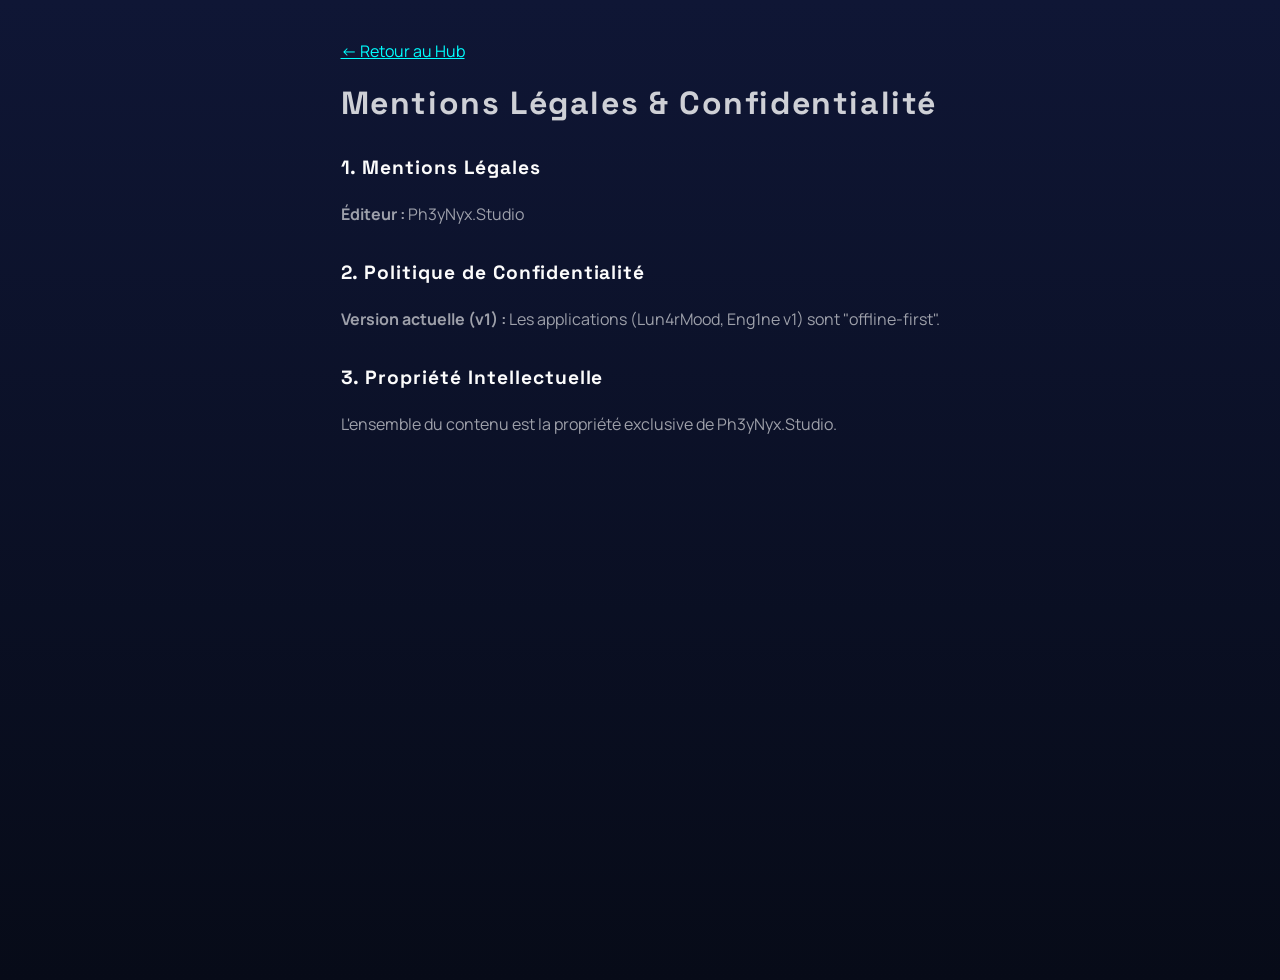
==== Legal/Index.html @ 5ccab9a0 "git commit --amend -m "docs: update legal content"" ====
<!doctype html>
<html lang="fr">
  <head>
    <meta charset="UTF-8" />
    <title>Mentions Légales - Ph3yNyx.Studio</title>
    <link rel="stylesheet" href="style.css" />
  </head>

  <body class="legal-page">
    <main class="legal-card">
      <nav>
        <a href="../index.html" style="color: #00ffff">← Retour au Hub</a>
      </nav>

      <h1>Mentions Légales & Confidentialité</h1>

      <section>
        <h3>1. Mentions Légales</h3>
        <p><strong>Éditeur :</strong> Ph3yNyx.Studio</p>
      </section>

      <section>
        <h3>2. Politique de Confidentialité</h3>
        <p>
          <strong>Version actuelle (v1) :</strong> Les applications (Lun4rMood,
          Eng1ne v1) sont "offline-first".
        </p>
      </section>

      <section>
        <h3>3. Propriété Intellectuelle</h3>
        <p>
          L'ensemble du contenu est la propriété exclusive de Ph3yNyx.Studio.
        </p>
      </section>
    </main>
  </body>
</html>
---- Legal/style.css ----
@import url("https://fonts.googleapis.com/css2?family=Manrope:wght@300;400;600&family=Space+Grotesk:wght@400;500;700&display=swap");

:root {
  --bg-black: #020304;
  color: rgba(255, 255, 255, 0.95);
  --violet: #fcfcfc;
}

body {
  margin: 0;
  background-color: var(--bg-black);
  background-image: linear-gradient(180deg, #0f1635 0%, #070b18 100%);
  color: rgba(255, 255, 255, 0.8);
  font-family: "Manrope", sans-serif;
  min-height: 100vh;
  padding: 40px 20px;
  display: flex;
  justify-content: center;
}

.legal-container {
  max-width: 700px;
  width: 100%;
  background: rgba(12, 18, 24, 0.8);
  border: 1px solid rgba(137, 235, 255, 0.287);
  padding: 3rem;
  border-radius: 12px;
  backdrop-filter: blur(10px);
}

h1,
h2,
h3 {
  font-family: "Space Grotesk", sans-serif;
  color: var(--cyan);
  letter-spacing: 0.05em;
}

h1 {
  font-size: 2rem;
  margin-bottom: 2rem;
}
h3 {
  font-size: 1.2rem;
  margin-top: 2rem;
  color: var(--violet);
}

a.back-link {
  display: inline-block;
  margin-bottom: 2rem;
  color: var(--cyan);
  text-decoration: none;
  font-size: 0.8rem;
  text-transform: uppercase;
  letter-spacing: 0.1em;
  opacity: 0.7;
}

a.back-link:hover {
  opacity: 1;
}

p {
  line-height: 1.8;
  color: rgba(255, 255, 255, 0.6);
}
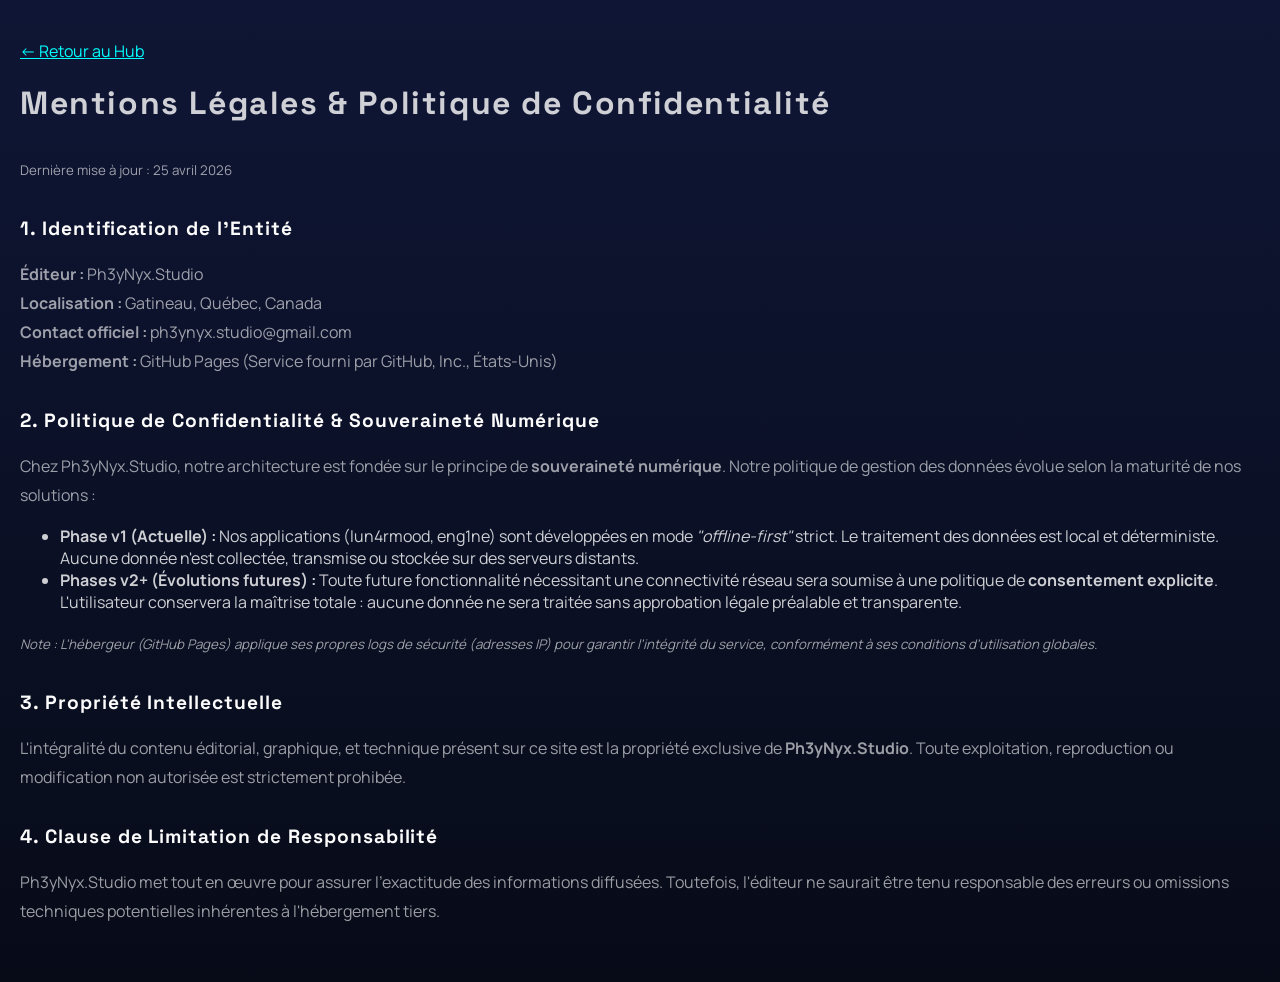
==== commit ebc06c97: "Legal FIx" ====
--- a/Legal/Index.html
+++ b/Legal/Index.html
@@ -2,7 +2,9 @@
 <html lang="fr">
   <head>
     <meta charset="UTF-8" />
-    <title>Mentions Légales - Ph3yNyx.Studio</title>
+    <title>
+      Mentions Légales & Politique de Confidentialité - Ph3yNyx.Studio
+    </title>
     <link rel="stylesheet" href="style.css" />
   </head>
 
@@ -12,25 +14,70 @@
         <a href="../index.html" style="color: #00ffff">← Retour au Hub</a>
       </nav>
 
-      <h1>Mentions Légales & Confidentialité</h1>
+      <h1>Mentions Légales & Politique de Confidentialité</h1>
+      <p><small>Dernière mise à jour : 25 avril 2026</small></p>
 
       <section>
-        <h3>1. Mentions Légales</h3>
-        <p><strong>Éditeur :</strong> Ph3yNyx.Studio</p>
+        <h3>1. Identification de l'Entité</h3>
+        <p>
+          <strong>Éditeur :</strong> Ph3yNyx.Studio<br />
+          <strong>Localisation :</strong> Gatineau, Québec, Canada<br />
+          <strong>Contact officiel :</strong> ph3ynyx.studio@gmail.com<br />
+          <strong>Hébergement :</strong> GitHub Pages (Service fourni par
+          GitHub, Inc., États-Unis)
+        </p>
       </section>
 
       <section>
-        <h3>2. Politique de Confidentialité</h3>
+        <h3>2. Politique de Confidentialité & Souveraineté Numérique</h3>
         <p>
-          <strong>Version actuelle (v1) :</strong> Les applications (Lun4rMood,
-          Eng1ne v1) sont "offline-first".
+          Chez Ph3yNyx.Studio, notre architecture est fondée sur le principe de
+          <strong>souveraineté numérique</strong>. Notre politique de gestion
+          des données évolue selon la maturité de nos solutions :
+        </p>
+        <ul>
+          <li>
+            <strong>Phase v1 (Actuelle) :</strong> Nos applications (lun4rmood,
+            eng1ne) sont développées en mode <em>"offline-first"</em> strict. Le
+            traitement des données est local et déterministe. Aucune donnée
+            n'est collectée, transmise ou stockée sur des serveurs distants.
+          </li>
+          <li>
+            <strong>Phases v2+ (Évolutions futures) :</strong> Toute future
+            fonctionnalité nécessitant une connectivité réseau sera soumise à
+            une politique de <strong>consentement explicite</strong>.
+            L'utilisateur conservera la maîtrise totale : aucune donnée ne sera
+            traitée sans approbation légale préalable et transparente.
+          </li>
+        </ul>
+        <p>
+          <small
+            ><em
+              >Note : L'hébergeur (GitHub Pages) applique ses propres logs de
+              sécurité (adresses IP) pour garantir l'intégrité du service,
+              conformément à ses conditions d'utilisation globales.</em
+            ></small
+          >
         </p>
       </section>
 
       <section>
         <h3>3. Propriété Intellectuelle</h3>
         <p>
-          L'ensemble du contenu est la propriété exclusive de Ph3yNyx.Studio.
+          L'intégralité du contenu éditorial, graphique, et technique présent
+          sur ce site est la propriété exclusive de
+          <strong>Ph3yNyx.Studio</strong>. Toute exploitation, reproduction ou
+          modification non autorisée est strictement prohibée.
+        </p>
+      </section>
+
+      <section>
+        <h3>4. Clause de Limitation de Responsabilité</h3>
+        <p>
+          Ph3yNyx.Studio met tout en œuvre pour assurer l'exactitude des
+          informations diffusées. Toutefois, l'éditeur ne saurait être tenu
+          responsable des erreurs ou omissions techniques potentielles
+          inhérentes à l'hébergement tiers.
         </p>
       </section>
     </main>
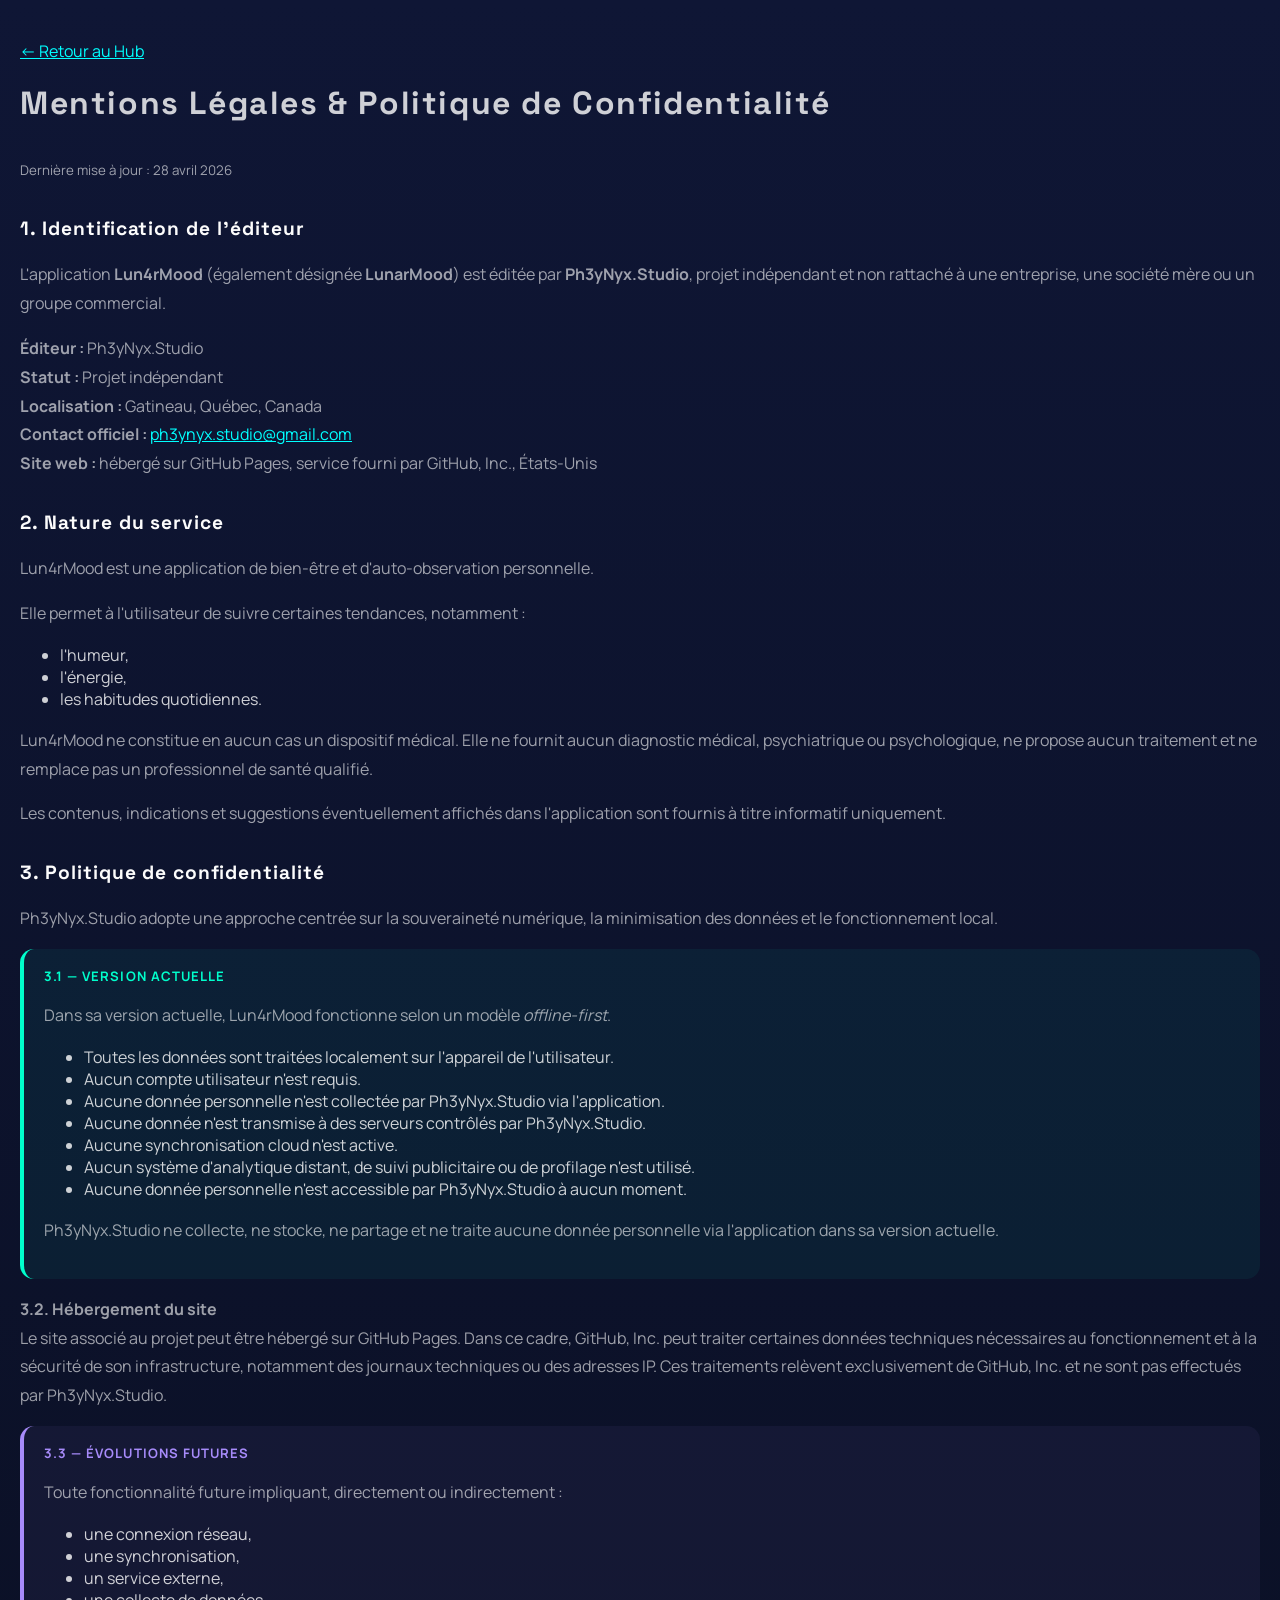
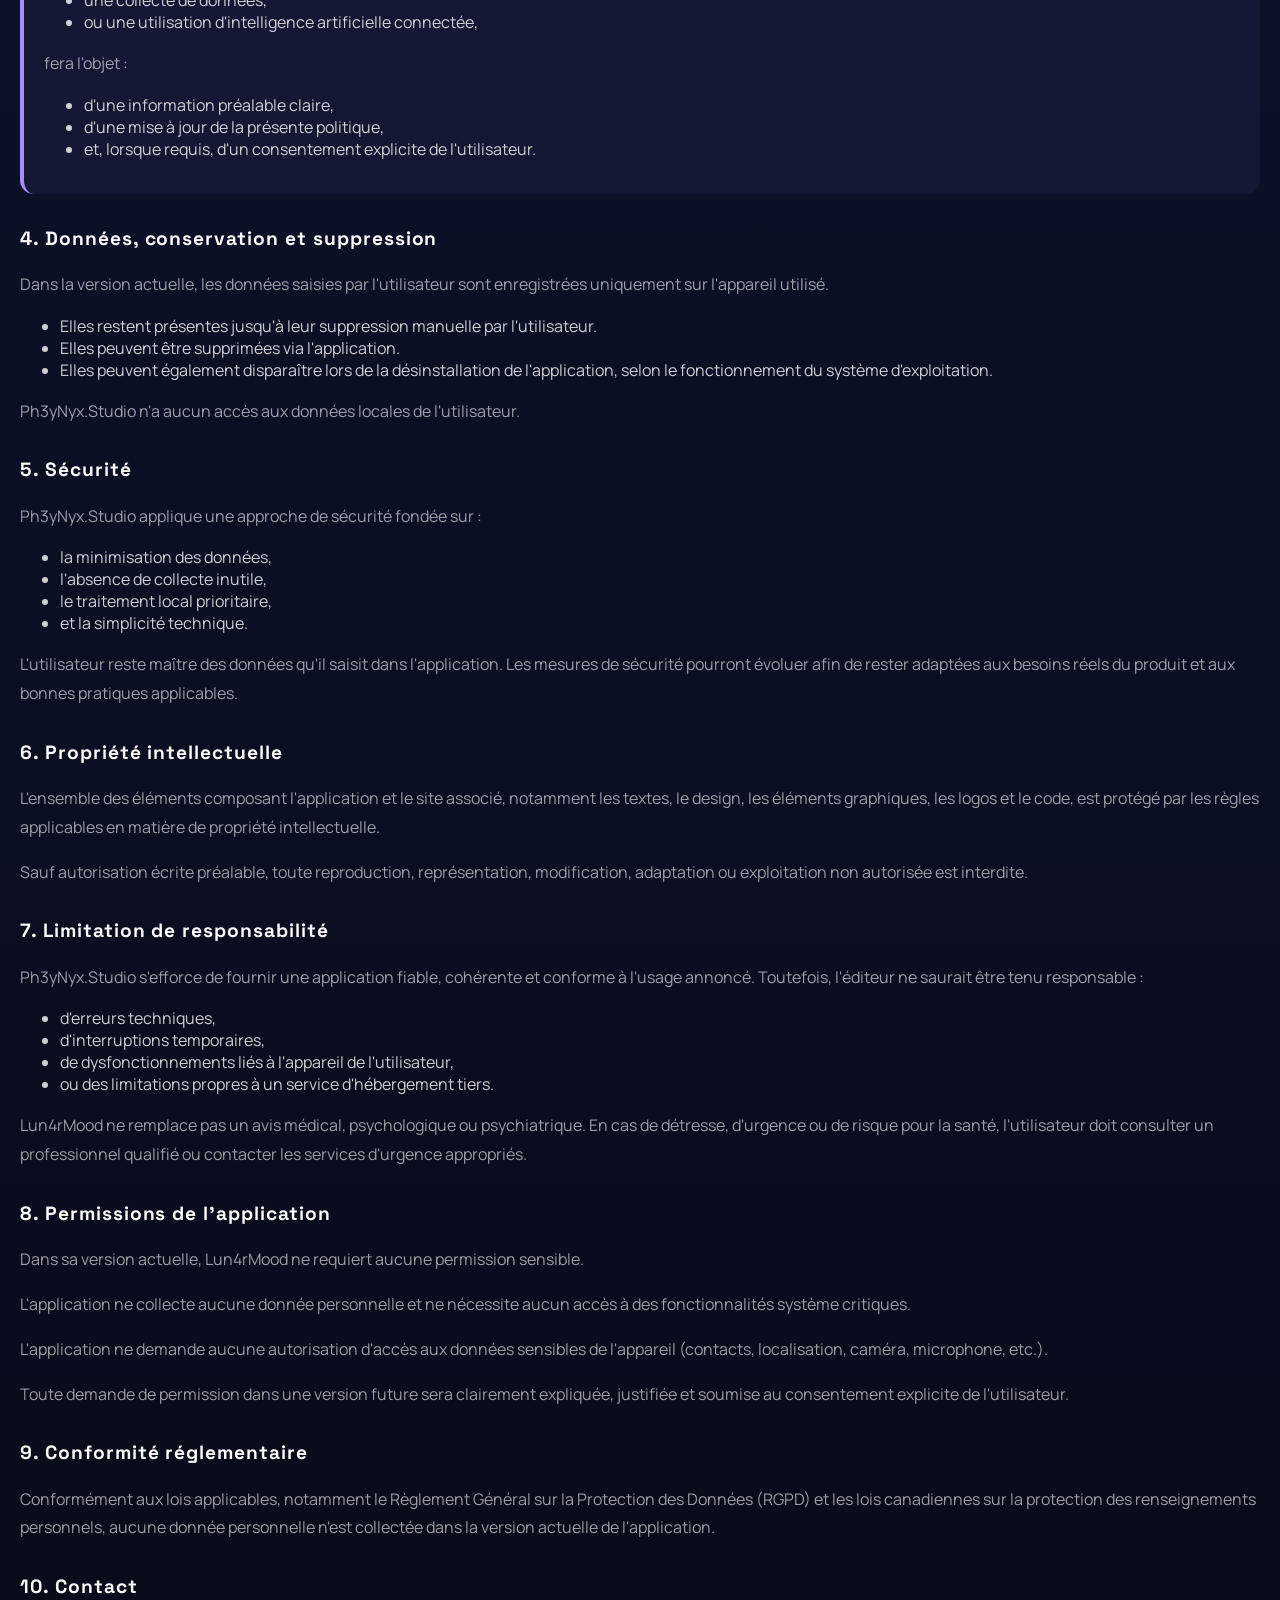
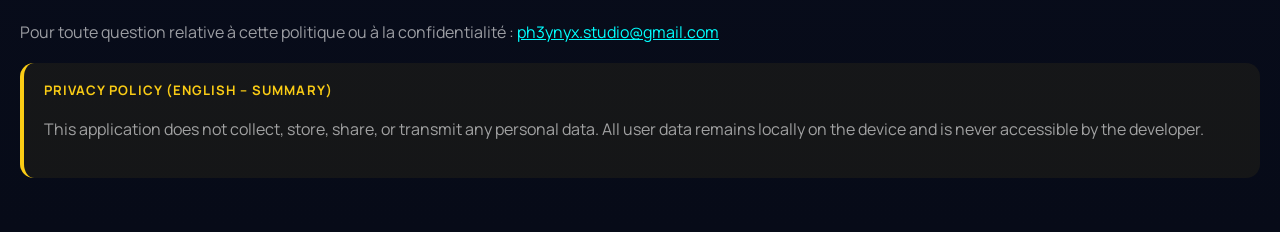
==== commit 017783f7: "legal: update privacy policy - Lun4rMood v2 final" ====
--- a/Legal/Index.html
+++ b/Legal/Index.html
@@ -2,10 +2,47 @@
 <html lang="fr">
   <head>
     <meta charset="UTF-8" />
-    <title>
-      Mentions Légales & Politique de Confidentialité - Ph3yNyx.Studio
-    </title>
+    <meta name="viewport" content="width=device-width, initial-scale=1.0" />
+    <title>Privacy Policy – Lun4rMood</title>
     <link rel="stylesheet" href="style.css" />
+    <style>
+      .phase-block {
+        border-radius: 14px;
+        padding: 18px 20px;
+        margin: 14px 0;
+      }
+      .phase-v1 {
+        border-left: 4px solid #00ffcc;
+        background: rgba(0, 255, 204, 0.06);
+      }
+      .phase-v2 {
+        border-left: 4px solid #a78bfa;
+        background: rgba(167, 139, 250, 0.06);
+      }
+      .phase-label {
+        font-size: 0.82rem;
+        font-weight: 700;
+        letter-spacing: 0.08em;
+        text-transform: uppercase;
+        margin-bottom: 8px;
+      }
+      .phase-v1 .phase-label { color: #00ffcc; }
+      .phase-v2 .phase-label { color: #a78bfa; }
+      .note-small {
+        font-size: 0.9rem;
+        opacity: 0.65;
+        font-style: italic;
+        margin-top: 12px;
+      }
+      .en-summary {
+        border-left: 4px solid #facc15;
+        background: rgba(250, 204, 21, 0.06);
+        border-radius: 14px;
+        padding: 18px 20px;
+        margin: 14px 0;
+      }
+      .en-summary .phase-label { color: #facc15; }
+    </style>
   </head>
 
   <body class="legal-page">
@@ -14,72 +51,218 @@
         <a href="../index.html" style="color: #00ffff">← Retour au Hub</a>
       </nav>
 
-      <h1>Mentions Légales & Politique de Confidentialité</h1>
-      <p><small>Dernière mise à jour : 25 avril 2026</small></p>
-
-      <section>
-        <h3>1. Identification de l'Entité</h3>
+      <h1>Mentions Légales &amp; Politique de Confidentialité</h1>
+      <p><small>Dernière mise à jour : 28 avril 2026</small></p>
+
+      <section>
+        <h3>1. Identification de l'éditeur</h3>
+        <p>
+          L'application <strong>Lun4rMood</strong> (également désignée <strong>LunarMood</strong>)
+          est éditée par <strong>Ph3yNyx.Studio</strong>, projet indépendant et non rattaché
+          à une entreprise, une société mère ou un groupe commercial.
+        </p>
         <p>
           <strong>Éditeur :</strong> Ph3yNyx.Studio<br />
+          <strong>Statut :</strong> Projet indépendant<br />
           <strong>Localisation :</strong> Gatineau, Québec, Canada<br />
-          <strong>Contact officiel :</strong> ph3ynyx.studio@gmail.com<br />
-          <strong>Hébergement :</strong> GitHub Pages (Service fourni par
-          GitHub, Inc., États-Unis)
-        </p>
-      </section>
-
-      <section>
-        <h3>2. Politique de Confidentialité & Souveraineté Numérique</h3>
-        <p>
-          Chez Ph3yNyx.Studio, notre architecture est fondée sur le principe de
-          <strong>souveraineté numérique</strong>. Notre politique de gestion
-          des données évolue selon la maturité de nos solutions :
-        </p>
-        <ul>
-          <li>
-            <strong>Phase v1 (Actuelle) :</strong> Nos applications (lun4rmood,
-            eng1ne) sont développées en mode <em>"offline-first"</em> strict. Le
-            traitement des données est local et déterministe. Aucune donnée
-            n'est collectée, transmise ou stockée sur des serveurs distants.
-          </li>
-          <li>
-            <strong>Phases v2+ (Évolutions futures) :</strong> Toute future
-            fonctionnalité nécessitant une connectivité réseau sera soumise à
-            une politique de <strong>consentement explicite</strong>.
-            L'utilisateur conservera la maîtrise totale : aucune donnée ne sera
-            traitée sans approbation légale préalable et transparente.
-          </li>
-        </ul>
-        <p>
-          <small
-            ><em
-              >Note : L'hébergeur (GitHub Pages) applique ses propres logs de
-              sécurité (adresses IP) pour garantir l'intégrité du service,
-              conformément à ses conditions d'utilisation globales.</em
-            ></small
-          >
-        </p>
-      </section>
-
-      <section>
-        <h3>3. Propriété Intellectuelle</h3>
-        <p>
-          L'intégralité du contenu éditorial, graphique, et technique présent
-          sur ce site est la propriété exclusive de
-          <strong>Ph3yNyx.Studio</strong>. Toute exploitation, reproduction ou
-          modification non autorisée est strictement prohibée.
-        </p>
-      </section>
-
-      <section>
-        <h3>4. Clause de Limitation de Responsabilité</h3>
-        <p>
-          Ph3yNyx.Studio met tout en œuvre pour assurer l'exactitude des
-          informations diffusées. Toutefois, l'éditeur ne saurait être tenu
-          responsable des erreurs ou omissions techniques potentielles
-          inhérentes à l'hébergement tiers.
-        </p>
-      </section>
+          <strong>Contact officiel :</strong>
+          <a href="mailto:ph3ynyx.studio@gmail.com" style="color:#00ffff">ph3ynyx.studio@gmail.com</a><br />
+          <strong>Site web :</strong> hébergé sur GitHub Pages, service fourni par GitHub, Inc., États-Unis
+        </p>
+      </section>
+
+      <section>
+        <h3>2. Nature du service</h3>
+        <p>
+          Lun4rMood est une application de bien-être et d'auto-observation personnelle.
+        </p>
+        <p>
+          Elle permet à l'utilisateur de suivre certaines tendances, notamment :
+        </p>
+        <ul>
+          <li>l'humeur,</li>
+          <li>l'énergie,</li>
+          <li>les habitudes quotidiennes.</li>
+        </ul>
+        <p>
+          Lun4rMood ne constitue en aucun cas un dispositif médical.
+          Elle ne fournit aucun diagnostic médical, psychiatrique ou psychologique,
+          ne propose aucun traitement et ne remplace pas un professionnel de santé qualifié.
+        </p>
+        <p>
+          Les contenus, indications et suggestions éventuellement affichés dans
+          l'application sont fournis à titre informatif uniquement.
+        </p>
+      </section>
+
+      <section>
+        <h3>3. Politique de confidentialité</h3>
+        <p>
+          Ph3yNyx.Studio adopte une approche centrée sur la souveraineté numérique,
+          la minimisation des données et le fonctionnement local.
+        </p>
+
+        <div class="phase-block phase-v1">
+          <div class="phase-label">3.1 — Version actuelle</div>
+          <p>
+            Dans sa version actuelle, Lun4rMood fonctionne selon un modèle <em>offline-first</em>.
+          </p>
+          <ul>
+            <li>Toutes les données sont traitées localement sur l'appareil de l'utilisateur.</li>
+            <li>Aucun compte utilisateur n'est requis.</li>
+            <li>Aucune donnée personnelle n'est collectée par Ph3yNyx.Studio via l'application.</li>
+            <li>Aucune donnée n'est transmise à des serveurs contrôlés par Ph3yNyx.Studio.</li>
+            <li>Aucune synchronisation cloud n'est active.</li>
+            <li>Aucun système d'analytique distant, de suivi publicitaire ou de profilage n'est utilisé.</li>
+            <li>Aucune donnée personnelle n'est accessible par Ph3yNyx.Studio à aucun moment.</li>
+          </ul>
+          <p>
+            Ph3yNyx.Studio ne collecte, ne stocke, ne partage et ne traite aucune donnée
+            personnelle via l'application dans sa version actuelle.
+          </p>
+        </div>
+
+        <p>
+          <strong>3.2. Hébergement du site</strong><br />
+          Le site associé au projet peut être hébergé sur GitHub Pages. Dans ce cadre,
+          GitHub, Inc. peut traiter certaines données techniques nécessaires au fonctionnement
+          et à la sécurité de son infrastructure, notamment des journaux techniques ou des adresses IP.
+          Ces traitements relèvent exclusivement de GitHub, Inc. et ne sont pas effectués par Ph3yNyx.Studio.
+        </p>
+
+        <div class="phase-block phase-v2">
+          <div class="phase-label">3.3 — Évolutions futures</div>
+          <p>
+            Toute fonctionnalité future impliquant, directement ou indirectement :
+          </p>
+          <ul>
+            <li>une connexion réseau,</li>
+            <li>une synchronisation,</li>
+            <li>un service externe,</li>
+            <li>une collecte de données,</li>
+            <li>ou une utilisation d'intelligence artificielle connectée,</li>
+          </ul>
+          <p>fera l'objet :</p>
+          <ul>
+            <li>d'une information préalable claire,</li>
+            <li>d'une mise à jour de la présente politique,</li>
+            <li>et, lorsque requis, d'un consentement explicite de l'utilisateur.</li>
+          </ul>
+        </div>
+      </section>
+
+      <section>
+        <h3>4. Données, conservation et suppression</h3>
+        <p>
+          Dans la version actuelle, les données saisies par l'utilisateur sont enregistrées
+          uniquement sur l'appareil utilisé.
+        </p>
+        <ul>
+          <li>Elles restent présentes jusqu'à leur suppression manuelle par l'utilisateur.</li>
+          <li>Elles peuvent être supprimées via l'application.</li>
+          <li>Elles peuvent également disparaître lors de la désinstallation de l'application,
+          selon le fonctionnement du système d'exploitation.</li>
+        </ul>
+        <p>Ph3yNyx.Studio n'a aucun accès aux données locales de l'utilisateur.</p>
+      </section>
+
+      <section>
+        <h3>5. Sécurité</h3>
+        <p>
+          Ph3yNyx.Studio applique une approche de sécurité fondée sur :
+        </p>
+        <ul>
+          <li>la minimisation des données,</li>
+          <li>l'absence de collecte inutile,</li>
+          <li>le traitement local prioritaire,</li>
+          <li>et la simplicité technique.</li>
+        </ul>
+        <p>
+          L'utilisateur reste maître des données qu'il saisit dans l'application.
+          Les mesures de sécurité pourront évoluer afin de rester adaptées aux besoins
+          réels du produit et aux bonnes pratiques applicables.
+        </p>
+      </section>
+
+      <section>
+        <h3>6. Propriété intellectuelle</h3>
+        <p>
+          L'ensemble des éléments composant l'application et le site associé, notamment
+          les textes, le design, les éléments graphiques, les logos et le code, est protégé
+          par les règles applicables en matière de propriété intellectuelle.
+        </p>
+        <p>
+          Sauf autorisation écrite préalable, toute reproduction, représentation,
+          modification, adaptation ou exploitation non autorisée est interdite.
+        </p>
+      </section>
+
+      <section>
+        <h3>7. Limitation de responsabilité</h3>
+        <p>
+          Ph3yNyx.Studio s'efforce de fournir une application fiable, cohérente et
+          conforme à l'usage annoncé. Toutefois, l'éditeur ne saurait être tenu responsable :
+        </p>
+        <ul>
+          <li>d'erreurs techniques,</li>
+          <li>d'interruptions temporaires,</li>
+          <li>de dysfonctionnements liés à l'appareil de l'utilisateur,</li>
+          <li>ou des limitations propres à un service d'hébergement tiers.</li>
+        </ul>
+        <p>
+          Lun4rMood ne remplace pas un avis médical, psychologique ou psychiatrique.
+          En cas de détresse, d'urgence ou de risque pour la santé, l'utilisateur doit
+          consulter un professionnel qualifié ou contacter les services d'urgence appropriés.
+        </p>
+      </section>
+
+      <section>
+        <h3>8. Permissions de l'application</h3>
+        <p>
+          Dans sa version actuelle, Lun4rMood ne requiert aucune permission sensible.
+        </p>
+        <p>
+          L'application ne collecte aucune donnée personnelle et ne nécessite aucun
+          accès à des fonctionnalités système critiques.
+        </p>
+        <p>
+          L'application ne demande aucune autorisation d'accès aux données sensibles
+          de l'appareil (contacts, localisation, caméra, microphone, etc.).
+        </p>
+        <p>
+          Toute demande de permission dans une version future sera clairement expliquée,
+          justifiée et soumise au consentement explicite de l'utilisateur.
+        </p>
+      </section>
+
+      <section>
+        <h3>9. Conformité réglementaire</h3>
+        <p>
+          Conformément aux lois applicables, notamment le Règlement Général sur la
+          Protection des Données (RGPD) et les lois canadiennes sur la protection des
+          renseignements personnels, aucune donnée personnelle n'est collectée dans
+          la version actuelle de l'application.
+        </p>
+      </section>
+
+      <section>
+        <h3>10. Contact</h3>
+        <p>
+          Pour toute question relative à cette politique ou à la confidentialité :
+          <a href="mailto:ph3ynyx.studio@gmail.com" style="color:#00ffff">ph3ynyx.studio@gmail.com</a>
+        </p>
+      </section>
+
+      <section>
+        <div class="phase-block en-summary">
+          <div class="phase-label">Privacy Policy (English – Summary)</div>
+          <p>
+            This application does not collect, store, share, or transmit any personal data.
+            All user data remains locally on the device and is never accessible by the developer.
+          </p>
+        </div>
+      </section>
+
     </main>
   </body>
 </html>
